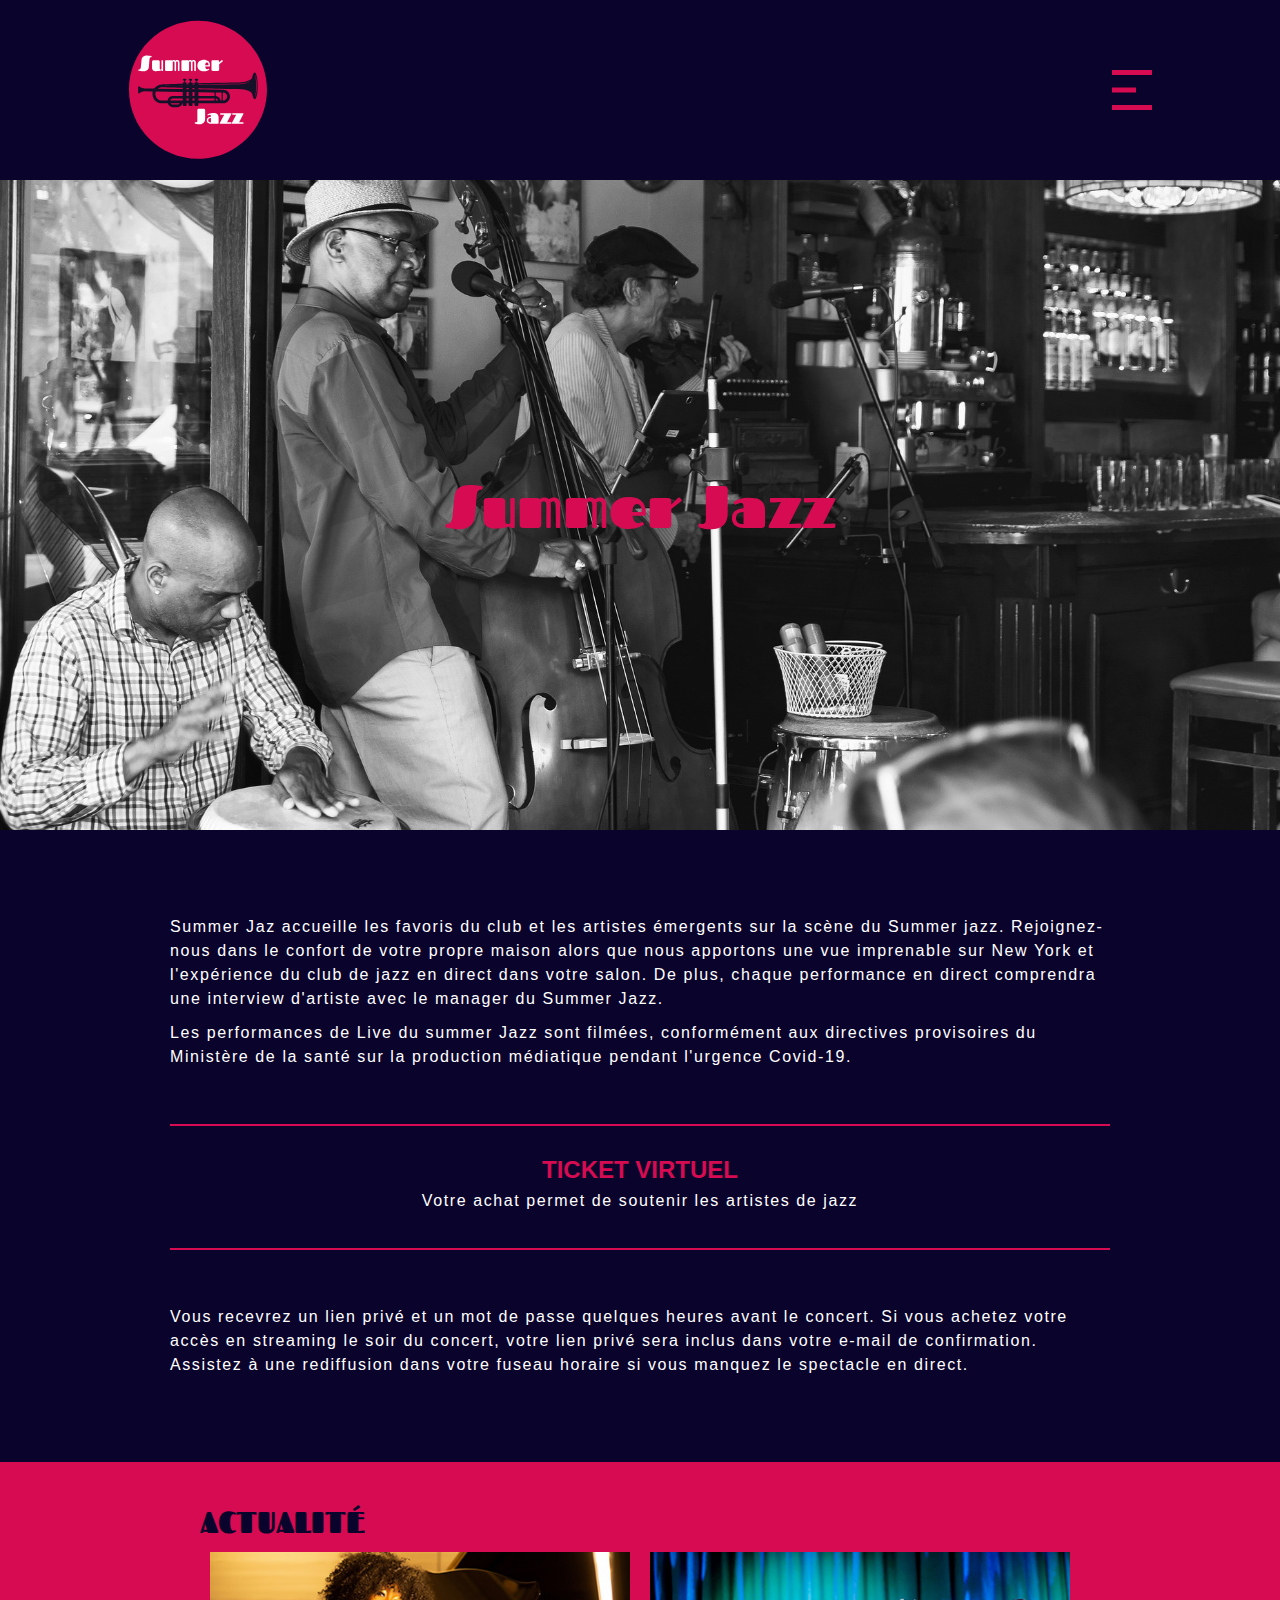
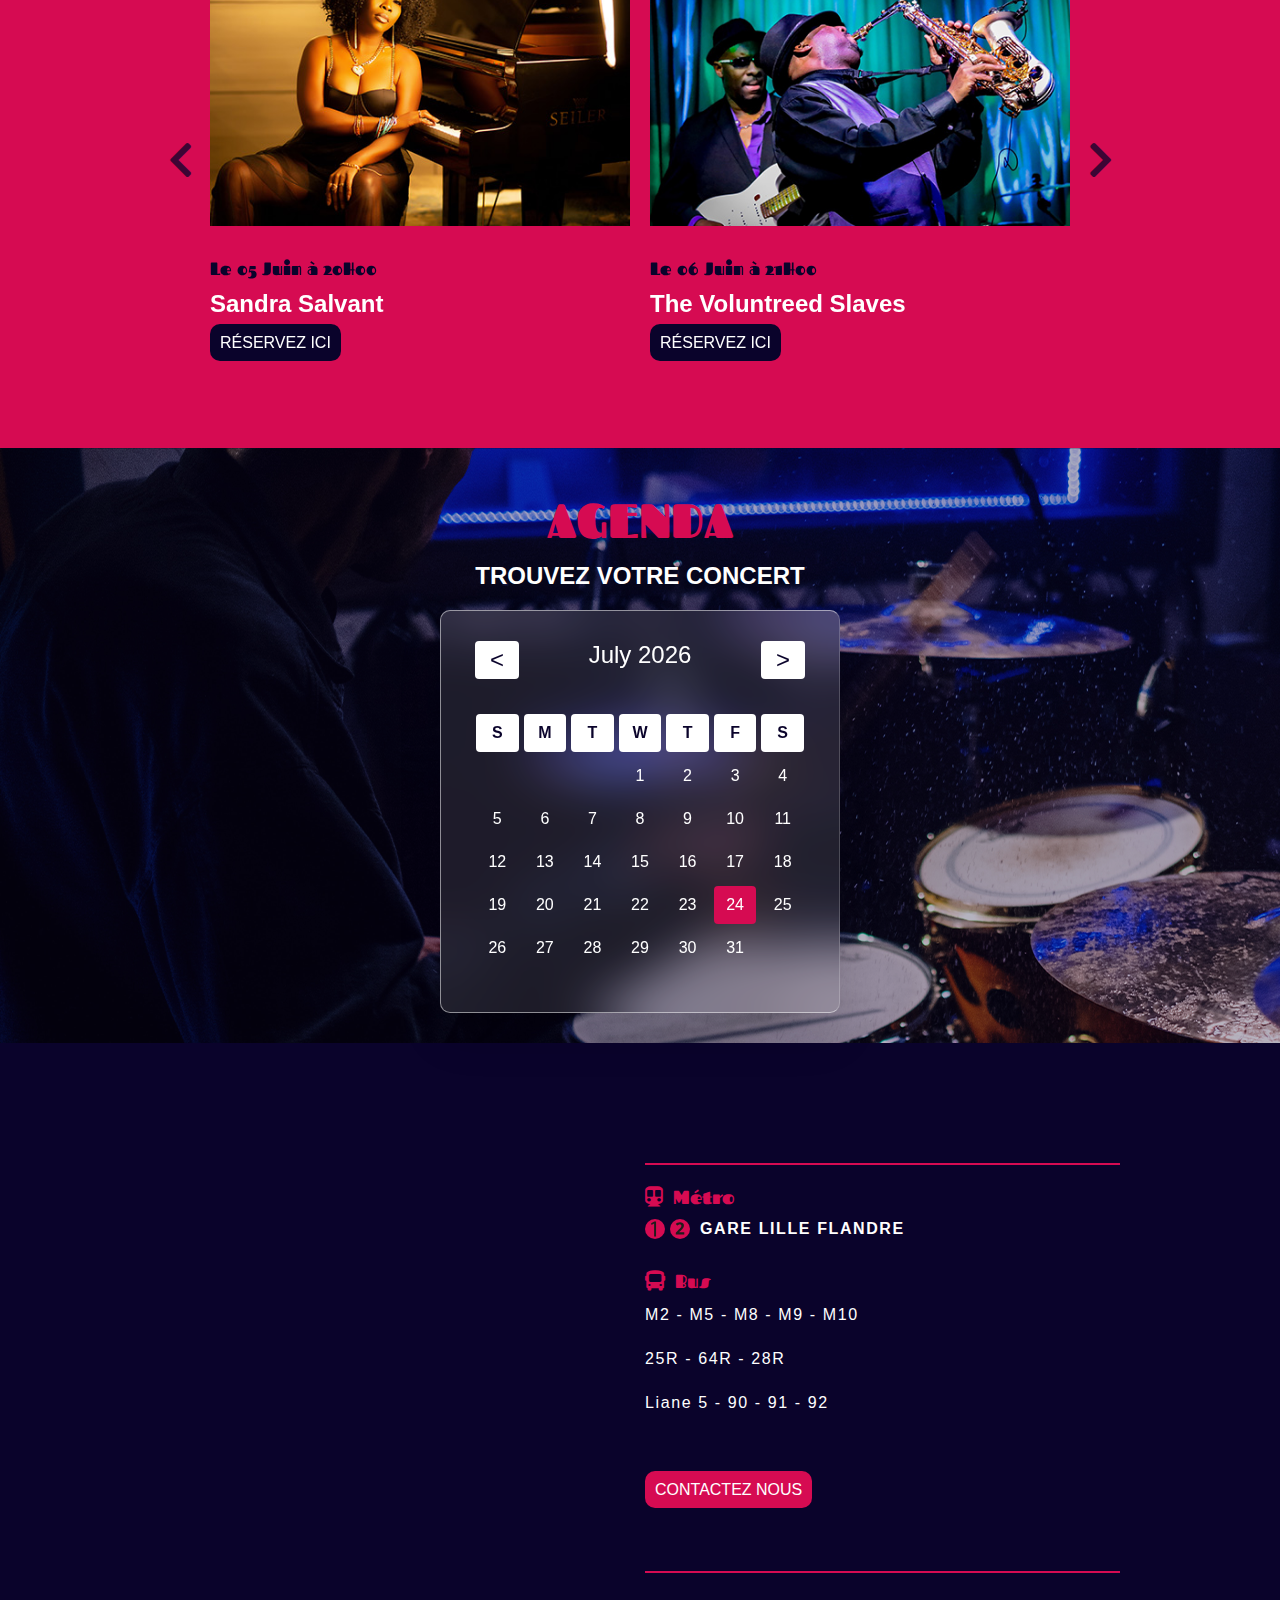
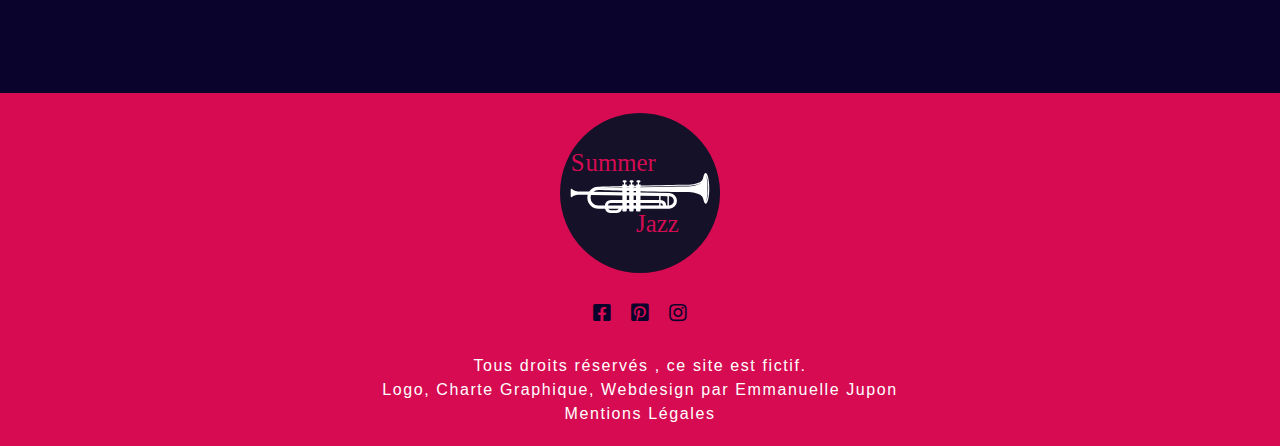
==== index.html @ 9e5901f9 "first commit" ====
<!DOCTYPE html>
<html lang="fr">
	<head>
		<meta charset="UTF-8">
		<title>Summer Jazz</title>
		<meta name="description" content="Site du club de jazz Summer Jazz proposant des concert en ligne ">

			<!--    FAVICON------------------------------->
			<link rel="shortcut icon" type="image/logo-icon" href="img/">
			<link rel="icon" type="image/png" href="img/favicon.png">
			<link rel="apple-touch-icon" href="img/apple-touch-icon-180x180.png">
			
			<!--------------FONT-------------------------->
			<link rel="preconnect" href="https://fonts.gstatic.com">
            <link href="https://fonts.googleapis.com/css2?family=Fascinate&display=swap" rel="stylesheet">
            
            <!---------SLIDE----------------------->
            <link rel="stylesheet" type="text/css" href="js/slick-1.8.1/slick/slick.css"/>
            <link rel="stylesheet" type="text/css" href="js/slick-1.8.1/slick/slick-theme.css"/>
			
			<!-----FONTAWESOME--------------------->
			<link rel="stylesheet" href="https://use.fontawesome.com/releases/v5.15.1/css/all.css">

			<!--    RESPONSIVE EDGE----------------->
			<meta content="IE=edge" http-equiv=X-UA-compatible> 

			<!-- RESPONSIVE -->
			<meta name="viewport" content="width=devide-width, initial-scale=1, user-scalable=no">
			
			<!--    CALENDAR----------------->
			<link rel="stylesheet" href="css/dycalendar.css">

			<!--	CSS----------------------------------->
			<link rel="stylesheet" href="css/styles.css">


			<!-- META OPEN GRAPH -->
			<meta property="og:locale" content="fr_FR" />
			<meta property="og:type" content="Site du club de jazz Summer Jazz proposant des concert en lignee" />
			<meta property="og:title" content="Summer Jazz" />
			<meta property="og:description" content="Site du club de jazz Summer Jazz proposant des concert en ligne"/>
			<meta property="og:url" content="https://www.jemma-design.fr/summer-jazz" />
			<meta property="og:site_name" content="Jemma Design - Summer Jazz" />
			<meta property="og:image" content="https://www.jemma-design.fr/img/logo.svg" />
			<!-- FIN META OPEN GRAPH -->

			<!-- Global site tag (gtag.js) - Google Analytics -->
			<script async src="https://www.googletagmanager.com/gtag/js?id=G-WKVBTF4VE1"></script>
			<script>
			  window.dataLayer = window.dataLayer || [];
			  function gtag(){dataLayer.push(arguments);}
			  gtag('js', new Date());
			  gtag('config', 'G-WKVBTF4VE1');
			</script>
	</head>
	
	
	<body>
	
<!--	NAVBAR------------------------------------------------->

<div class="nav">
    
    <div class="container">
        <div class="row">
            <a href="">
                <img src="img/Logo-red.svg" alt="">
            </a>
        </div>
    </div>

    <div class="nav-container">
        <div class="button_container" id="toggle">
            <span></span>
        </div>
        
        <div class="overlay" id="overlay">
            <nav class="overlay-menu">
                <ul>
                    <li><a href="#accueil" class="scrollto">Accueil</a></li>
                    <li><a href="#billetterie" class="scrollto">Billetterie</a></li>
                    <li><a href="#actualite" class="scrollto">Actualité</a></li>
                    <li><a href="#agenda" class="scrollto">Agenda</a></li>
                    <li><a href="#map" class="scrollto">Map</a></li>
                </ul>
            </nav>
        </div>
    </div>
    
</div>
 
			
<!---------------------------------HEADER--------------------------------------->
		
    <header id="accueil">
        <h1>Summer Jazz</h1>
<!--
        <audio
        controls
        autoplay
        src="audio/ytmp3free.cc_ella-fitzgerald-louis-armstrong-summertime-youtubemp3free.org.mp3">
            Your browser does not support the
            <code>audio</code> element.
        </audio>
-->
    </header>
		
<!----------------------------SECTION BILLETTERIE------------------------------->
		
    <section class="billetterie center" id="billetterie">
            <p>Summer Jaz accueille les favoris du club et les artistes émergents sur la scène du Summer jazz. Rejoignez-nous dans le confort de votre propre maison alors que nous apportons une vue imprenable sur New York et l'expérience du club de jazz en direct dans votre salon. De plus, chaque performance en direct comprendra une interview d'artiste avec le manager du Summer Jazz.</p>
            <p>Les performances de Live du summer Jazz sont filmées, conformément aux directives provisoires du Ministère de la santé sur la production médiatique pendant l'urgence Covid-19.</p>
            
            <div class="resa">
                <a href="#" target="_blank">Ticket virtuel</a>
                <p>Votre achat permet de soutenir les artistes de jazz</p>
            </div>
            
            <p>Vous recevrez un lien privé et un mot de passe quelques heures avant le concert. Si vous achetez votre accès en streaming le soir du concert, votre lien privé sera inclus dans votre e-mail de confirmation. Assistez à une rediffusion dans votre fuseau horaire si vous manquez le spectacle en direct.</p>
    </section>
		
		<!---------------------------------SECTION ACTUALITE--------------------------------------->
		
<section class="actualite" id="actualite">
		<div class="contain center">
			<h2>Actualité</h2>
			
				<div class="slide">
					<article class="salvant">
                        <img src="img/salvat.jpg" alt="aperçu de la chanteuse Sandra Salvant">
                        <div class="texte">
                            <h4>Le 05 Juin à 20H00</h4>
                            <h3>Sandra Salvant</h3>
                            <a href="#">Réservez ici</a>
                        </div>
					</article>
                
                    <article class="voluntreed">
                        <img src="img/voluntreed.jpeg" alt="aperçu du groupe de jazz The VoluntreedSlaves">
                        <div class="texte">
                            <h4>Le 06 Juin à 21H00</h4>
                            <h3>The Voluntreed Slaves</h3>
                            <a href="#">Réservez ici</a>
                        </div>
					</article>
               
                    <article class="hamasy">
                        <img src="img/hamasy.jpg" alt="aperçu du pianiste et chanteur de jazz Tigran Hamasy">
                        <div class="texte">
                            <h4>Le 12 Juin à 21H00</h4>
                            <h3>Tigran Hamasy</h3>
                            <a href="#">Réservez ici</a>
                        </div>
					</article>
                </div>
		</div>      
    </section>		
		
<!-------------------------------SECTION AGENDA---------------------------------->
		
		<section class="agenda" id="agenda">
			<div class="date center">
				<h2>Agenda</h2>
				<h3>Trouvez votre concert</h3>
			</div>
			<div class="box">
			    <div class="container">
			        <div id="dycalendar"></div>   
			    </div>
			</div>
		</section>
		
<!--------------------------------------MAP----------------------------------->
		
		<section class="map center" id="map">
                <iframe src="https://www.google.com/maps/embed?pb=!1m18!1m12!1m3!1d2530.4905900099366!2d3.067754316019903!3d50.636579379501484!2m3!1f0!2f0!3f0!3m2!1i1024!2i768!4f13.1!3m3!1m2!1s0x47c2d58bd35d633b%3A0x2dd8c0c3f5f43032!2sLille%20Flandres!5e0!3m2!1sfr!2sfr!4v1620741021550!5m2!1sfr!2sfr" width="600" height="450" style="border:0;" allowfullscreen="" loading="lazy"></iframe>
                
                <div class="texte">
                   <div class="metro">
                        <div class="icone">
                            <i class="fas fa-subway"></i>
                            <h3>Métro</h3>
                        </div>
                        <div class="explain">
                            <img src="img/selct1.svg" alt="bulle de selection trame rouge framboise et bleu">
                            <img src="img/selct2.svg" alt="bulle de selection trame rouge framboise et bleu">
                            <p>Gare Lille Flandre</p>
                        </div>
                   </div>
                   
                   <div class="bus">
                        <div class="icone">
                            <i class="fas fa-bus"></i>
                            <h3>Bus</h3>
                        </div>
                        <div class="explain">
                            <p>M2 - M5 - M8 - M9 - M10</p>
                            <p>25R - 64R - 28R</p>
                            <p>Liane 5 - 90 - 91 - 92</p>
                        </div>
                   </div>
                   
                   <a href="mailto:summer-jazz@gmail.com">Contactez Nous</a>
                   
                </div> 
		</section>
		
<!------------------------------------FOOTER----------------------------------->
		
		<footer>
            <img src="img/logo-blue.svg" alt="Logo du club de jazz summer jazz bleu nuit">
        	<ul class="sociaux">
                <li><a href="https://fr-fr.facebook.com/"><i class="fab fa-facebook-square"></i></a></li>
                <li><a href="https://www.pinterest.fr/"><i class="fab fa-pinterest-square"></i></a></li>
                <li><a href="https://www.instagram.com/?hl=fr"><i class="fab fa-instagram"></i></a></li>
            </ul>
            <div class="texte">
				<p>Tous droits réservés , ce site est fictif. <br>Logo, Charte Graphique, Webdesign par <a href="https://www.jemma-design.fr/">Emmanuelle Jupon</a></p>
				<p><a href="mentions-legales.html">Mentions Légales</a></p>
            </div>
		</footer>
			
			
		
    <!--    SCROLLTOP-->
    	<a href="#" id=scrolltop><img src="img/scroll-top.svg" alt=""></a>
		
		<!------------------JQUERY------------------------------->
		<script src="https://ajax.googleapis.com/ajax/libs/jquery/3.5.1/jquery.min.js"></script>
		
		<!------------------MENU------------------------------->
		<script src="js/menu.js"></script>
    
        <!-------------------SLIDE ------------------------------>
		<script type="text/javascript" src="js/slick-1.8.1/slick/slick.min.js"></script>
		<script src="js/slide.js"></script>
		
        <!-------------------SCROLLTO-SCROLLTOP------------------->
		<script src="js/scrollto-scrolltop.js"></script>
		
		<!-------------------CALENDAR------------------->
		<script src="js/dycalendar.js"></script>
		<script>
        dycalendar.draw({
            target: '#dycalendar',
            type: 'month',
            dayformat: 'full',
            monthformath: 'full',
            highlighttargetdate: true,
            prevnextbutton: 'show'
            
        })
        </script>
		
		

	</body>
</html>
---- css/dycalendar.css ----
/*!
 * dyCalendar is a JavaScript library for creating Calendar.
 *
 * Author: Yusuf Shakeel
 * https://github.com/yusufshakeel
 *
 * GitHub Link: https://github.com/yusufshakeel/dyCalendarJS
 *
 * MIT license
 * Copyright (c) 2016 Yusuf Shakeel
 *
 * Date: 2014-08-17 sunday
 */

.dycalendar-container {
    display: inline-block;
    border : 1px solid #eee;
}

.dycalendar-container.round-edge {
    border-radius: 5%;
    -o-border-radius: 5%;
    -moz-border-radius: 5%;
    -webkit-border-radius: 5%;
}



/*================================== DAY CALENDAR ========================*/
/*
 * day calendar style
 *-------------------------------------------------*/
.dycalendar-day-container {
    padding : 10px;
    text-align : center;
    font-family : Arial;
}

.dycalendar-day-container div{
    padding : 0;
    margin-bottom : 10px;
}

.dycalendar-day-container .dycalendar-span-day {
    font-size : 110%;
}

.dycalendar-day-container .dycalendar-span-date {
    font-size : 250%;
}

.dycalendar-day-container .dycalendar-span-month-year {
    font-size : 90%
}

/*================================== DAY CALENDAR ENDS HERE ===============*/



/*================================== MONTH CALENDAR DEFAULT ========================*/

/*
 * month calendar style
 *-------------------------------------------------*/
.dycalendar-month-container {
    padding : 10px;
    text-align : center;
    font-family : Arial;
}

.dycalendar-month-container div{
    padding : 0;
    margin-bottom : 10px;
}

.dycalendar-month-container .dycalendar-header {
    position : relative;
}

.dycalendar-month-container .dycalendar-header .dycalendar-prev-next-btn {
    position : absolute;
    top : 0;
    cursor : pointer;
}

.dycalendar-month-container .dycalendar-header .dycalendar-prev-next-btn.prev-btn {
    left : 0;
}

.dycalendar-month-container .dycalendar-header .dycalendar-prev-next-btn.next-btn {
    right : 0;
}

.dycalendar-month-container .dycalendar-span-month-year {
    margin : 5px;
    cursor : pointer;
}

.dycalendar-month-container .dycalendar-body table tr td {
    padding : 5px;
}

.dycalendar-month-container .dycalendar-today-date,
.dycalendar-month-container .dycalendar-target-date {
    background-color: #111;
    color : #fff;
    border-radius: 2px;
}

/*================================== MONTH CALENDAR ENS HERE ===============*/



/*================================== DYCALENDAR SKIN =======================*/

/*
 * calendar skin  (default skin)
 *-------------------------------------------------*/
.dycalendar-container.gradient {
    background: #fff;
    background: linear-gradient(#fff, #d3d3d3);
    background: -o-linear-gradient(#fff, #d3d3d3);
    background: -moz-linear-gradient(#fff, #d3d3d3);
    background: -webkit-linear-gradient(#fff, #d3d3d3);
}

/*
 * calendar skin  (skin-black)
 *-------------------------------------------------*/
.dycalendar-container.skin-black {
    color : #fff;
    background-color: #111;
    border : 0;
}

.dycalendar-container.skin-black.gradient {
    background: #111;
    background: linear-gradient(#555, #111);
    background: -o-linear-gradient(#555, #111);
    background: -moz-linear-gradient(#555, #111);
    background: -webkit-linear-gradient(#555, #111);
}

.dycalendar-container.skin-black .dycalendar-today-date,
.dycalendar-container.skin-black .dycalendar-target-date {
    background-color: #fff;
    color : #111;
    border-radius: 2px;
}

/*
 * calendar skin  (skin-blue)
 *-------------------------------------------------*/
.dycalendar-container.skin-blue {
    color : #fff;
    background-color: #3c99d3;
    border : 0;
}

.dycalendar-container.skin-blue.gradient {
    background: #3c99d3;
    background: linear-gradient(#5ebbf5, #3c99d3);
    background: -o-linear-gradient(#5ebbf5, #3c99d3);
    background: -moz-linear-gradient(#5ebbf5, #3c99d3);
    background: -webkit-linear-gradient(#5ebbf5, #3c99d3);
}

.dycalendar-container.skin-blue .dycalendar-today-date,
.dycalendar-container.skin-blue .dycalendar-target-date {
    background-color: #fff;
    color : #3c99d3;
    border-radius: 2px;
}

/*
 * calendar skin  (skin-green)
 *-------------------------------------------------*/
.dycalendar-container.skin-green {
    color : #fff;
    background-color: #2bb063;
    border : 0;
}

.dycalendar-container.skin-green.gradient {
    background: #2bb063;
    background: linear-gradient(#3dd175, #2bb063);
    background: -o-linear-gradient(#3dd175, #2bb063);
    background: -moz-linear-gradient(#3dd175, #2bb063);
    background: -webkit-linear-gradient(#3dd175, #2bb063);
}

.dycalendar-container.skin-green .dycalendar-today-date,
.dycalendar-container.skin-green .dycalendar-target-date {
    background-color: #fff;
    color : #2bb063;
    border-radius: 2px;
}

/*
 * calendar skin  (skin-purple)
 *-------------------------------------------------*/
.dycalendar-container.skin-purple {
    color : #fff;
    background-color: #975ea4;
    border : 0;
}

.dycalendar-container.skin-purple.gradient {
    background: #975ea4;
    background: linear-gradient(#ca82d7, #975ea4);
    background: -o-linear-gradient(#ca82d7, #975ea4);
    background: -moz-linear-gradient(#ca82d7, #975ea4);
    background: -webkit-linear-gradient(#ca82d7, #975ea4);
}

.dycalendar-container.skin-purple .dycalendar-today-date,
.dycalendar-container.skin-purple .dycalendar-target-date {
    background-color: #fff;
    color : #975ea4;
    border-radius: 2px;
}

/*
 * calendar skin  (skin-red)
 *-------------------------------------------------*/
.dycalendar-container.skin-red {
    color : #fff;
    background-color: #e94d40;
    border : 0;
}

.dycalendar-container.skin-red.gradient {
    background: #e94d40;
    background: linear-gradient(#fb6f62, #e94d40);
    background: -o-linear-gradient(#fb6f62, #e94d40);
    background: -moz-linear-gradient(#fb6f62, #e94d40);
    background: -webkit-linear-gradient(#fb6f62, #e94d40);
}

.dycalendar-container.skin-red .dycalendar-today-date,
.dycalendar-container.skin-red .dycalendar-target-date {
    background-color: #fff;
    color : #e94d40;
    border-radius: 2px;
}

/*
 * calendar skin  (skin-spacegray)
 *-------------------------------------------------*/
.dycalendar-container.skin-spacegray {
    color : #fff;
    background-color: #343d46;
    border : 0;
}

.dycalendar-container.skin-spacegray.gradient {
    background: #343d46;
    background: linear-gradient(#454e57, #343d46);
    background: -o-linear-gradient(#454e57, #343d46);
    background: -moz-linear-gradient(#454e57, #343d46);
    background: -webkit-linear-gradient(#454e57, #343d46);
}

.dycalendar-container.skin-spacegray .dycalendar-today-date,
.dycalendar-container.skin-spacegray .dycalendar-target-date {
    background-color: #fff;
    color : #343d46;
    border-radius: 2px;
}

/*================================== DYCALENDAR SKIN ENDS HERE =============*/


/*================================== DYCALENDAR SHADOW =====================*/
/*
 * calendar shadow  (shadow-default)
 *-------------------------------------------------*/
 .dycalendar-container.shadow-default {
     -o-box-shadow: 0 4px 4px 0 rgba(50, 50, 50, 0.4);
     -moz-box-shadow: 0 4px 4px 0 rgba(50, 50, 50, 0.4);
     -webkit-box-shadow: 0 4px 4px 0 rgba(50, 50, 50, 0.4);
     box-shadow: 0 4px 4px 0 rgba(50, 50, 50, 0.4);
 }

 /*
  * calendar shadow  (shadow-black)
  *-------------------------------------------------*/
.dycalendar-container.shadow-black {
    -o-box-shadow: 0 4px 4px 0 rgba(0, 0, 0, 0.4);
    -moz-box-shadow: 0 4px 4px 0 rgba(0, 0, 0, 0.4);
    -webkit-box-shadow: 0 4px 4px 0 rgba(0, 0, 0, 0.4);
    box-shadow: 0 4px 4px 0 rgba(0, 0, 0, 0.4);
}

/*
 * calendar shadow  (shadow-blue)
 *-------------------------------------------------*/
.dycalendar-container.shadow-blue {
   -o-box-shadow: 0 4px 4px 0 rgba(60, 153, 211, 0.4);
   -moz-box-shadow: 0 4px 4px 0 rgba(60, 153, 211, 0.4);
   -webkit-box-shadow: 0 4px 4px 0 rgba(60, 153, 211, 0.4);
   box-shadow: 0 4px 4px 0 rgba(60, 153, 211, 0.4);
}

/*
 * calendar shadow  (shadow-green)
 *-------------------------------------------------*/
.dycalendar-container.shadow-green {
   -o-box-shadow: 0 4px 4px 0 rgba(43, 176, 99, 0.4);
   -moz-box-shadow: 0 4px 4px 0 rgba(43, 176, 99, 0.4);
   -webkit-box-shadow: 0 4px 4px 0 rgba(43, 176, 99, 0.4);
   box-shadow: 0 4px 4px 0 rgba(43, 176, 99, 0.4);
}

/*
 * calendar shadow  (shadow-purple)
 *-------------------------------------------------*/
.dycalendar-container.shadow-purple {
   -o-box-shadow: 0 4px 4px 0 rgba(151, 94, 164, 0.4);
   -moz-box-shadow: 0 4px 4px 0 rgba(151, 94, 164, 0.4);
   -webkit-box-shadow: 0 4px 4px 0 rgba(151, 94, 164, 0.4);
   box-shadow: 0 4px 4px 0 rgba(151, 94, 164, 0.4);
}

/*
 * calendar shadow  (shadow-red)
 *-------------------------------------------------*/
.dycalendar-container.shadow-red {
   -o-box-shadow: 0 4px 4px 0 rgba(233, 77, 64, 0.4);
   -moz-box-shadow: 0 4px 4px 0 rgba(233, 77, 64, 0.4);
   -webkit-box-shadow: 0 4px 4px 0 rgba(233, 77, 64, 0.4);
   box-shadow: 0 4px 4px 0 rgba(233, 77, 64, 0.4);
}

/*
 * calendar shadow  (shadow-spacegray)
 *-------------------------------------------------*/
.dycalendar-container.shadow-spacegray {
   -o-box-shadow: 0 4px 4px 0 rgba(52, 61, 70, 1);
   -moz-box-shadow: 0 4px 4px 0 rgba(52, 61, 70, 1);
   -webkit-box-shadow: 0 4px 4px 0 rgba(52, 61, 70, 1);
   box-shadow: 0 4px 4px 0 rgba(52, 61, 70, 1);
}

/*================================== DYCALENDAR SHADOW ENDS HERE ===========*/
---- css/styles.css ----
/* Generated by less 3.11.1 */
/*----- VARIABLES-----*/
/*FONT FAMILY*/
@font-face {
  font-family: 'OpenSans';
  src: url(../fonts/OpenSans-Regular.ttf);
}
/*----- RESET -----*/
* {
  margin: 0;
  padding: 0;
  box-sizing: border-box;
}
a {
  text-decoration: none;
}
img {
  display: block;
}
body {
  background-color: #0a032b;
  font-family: "OpenSans", sans-serif;
  scroll-behavior: smooth;
}
/*----- RECURRENTS -----*/
@-webkit-keyframes fadeInRight {
  0% {
    opacity: 0;
    left: 20%;
  }
  100% {
    opacity: 1;
    left: 0;
  }
}
@keyframes fadeInRight {
  0% {
    opacity: 0;
    left: 20%;
  }
  100% {
    opacity: 1;
    left: 0;
  }
}
.center {
  max-width: 960px;
  margin: 0 auto;
}
h1 {
  color: #d60b52;
  font-size: 60px;
  font-family: "fascinate";
}
h2 {
  font-family: 'fascinate';
  font-size: 30px;
  text-transform: uppercase;
}
p {
  color: white;
  letter-spacing: 0.1rem;
  line-height: 1.5;
}
/*NAVBAR*/
.nav .container .row a {
  margin-left: calc(10% - 20px);
  /* 20px = la valeur du padding mis sur le a*/
  display: block;
  height: 180px;
  max-width: 180px;
  padding: 20px;
}
.nav .container .row a img {
  max-width: 100%;
  height: auto;
  overflow: hidden;
}
.nav .nav-container .button_container#toggle {
  position: fixed;
  z-index: 9999;
  top: 70px;
  right: 10%;
  height: 40px;
  width: 40px;
  cursor: pointer;
  -webkit-transition: opacity 0.25s ease;
  transition: opacity 0.25s ease;
}
.nav .nav-container .button_container#toggle span {
  height: 5px;
  width: 60%;
  background: #d60b52;
  position: absolute;
  top: 50%;
  transform: translateY(-50%);
  display: block;
  -webkit-transition: all 0.35s ease;
  transition: all 0.35s ease;
}
.nav .nav-container .button_container#toggle:before,
.nav .nav-container .button_container#toggle:after {
  content: '';
  position: absolute;
  background: #d60b52;
  width: 100%;
  height: 5px;
  display: block;
  -webkit-transition: all 0.35s ease;
  transition: all 0.35s ease;
}
.nav .nav-container .button_container#toggle:before {
  transform-origin: right;
  top: 0;
  right: 0;
}
.nav .nav-container .button_container#toggle:after {
  transform-origin: right;
  bottom: 0;
  right: 0;
}
.nav .nav-container .button_container#toggle.active span {
  background: transparent;
}
.nav .nav-container .button_container#toggle.active:before,
.nav .nav-container .button_container#toggle.active:after {
  background: white;
}
.nav .nav-container .button_container#toggle.active:before {
  transform: rotate(-45deg);
  width: 120%;
  top: 0;
  right: 0;
}
.nav .nav-container .button_container#toggle.active:after {
  transform: rotate(45deg);
  width: 120%;
  bottom: 0;
  right: 0;
}
.nav .nav-container .overlay#overlay {
  position: fixed;
  z-index: 999;
  top: 0;
  left: 0;
  width: 100%;
  padding: 30px 0;
  transform: translateY(-100%);
  background: #d60b52;
  overflow: hidden;
  -webkit-transition: all 0.35s ease-in-out;
  transition: all 0.35s ease-in-out;
}
.nav .nav-container .overlay#overlay nav.overlay-menu ul {
  list-style: none;
}
.nav .nav-container .overlay#overlay nav.overlay-menu ul li {
  display: block;
  text-align: center;
  padding: 20px 0;
}
.nav .nav-container .overlay#overlay nav.overlay-menu ul li a {
  display: inline-block;
  color: white;
  font-size: 30px;
  text-transform: uppercase;
  position: relative;
  opacity: 0;
}
.nav .nav-container .overlay#overlay nav.overlay-menu ul li a:after {
  position: absolute;
  content: '';
  width: 100%;
  bottom: -4px;
  left: 0;
  height: 2px;
  background: #FFF;
  transform-origin: center;
  transform: scale(0);
  transition: all 0.5s;
}
.nav .nav-container .overlay#overlay nav.overlay-menu ul li a:hover:after {
  transform: scale(1);
}
.nav .nav-container .overlay#overlay.open {
  transform: translateY(0);
}
.nav .nav-container .overlay#overlay.open nav.overlay-menu ul li:nth-of-type(2) a {
  -webkit-animation-delay: 0.05s;
  animation-delay: 0.05s;
}
.nav .nav-container .overlay#overlay.open nav.overlay-menu ul li:nth-of-type(3) a {
  -webkit-animation-delay: 0.1s;
  animation-delay: 0.1s;
}
.nav .nav-container .overlay#overlay.open nav.overlay-menu ul li:nth-of-type(4) a {
  -webkit-animation-delay: 0.15s;
  animation-delay: 0.15s;
}
.nav .nav-container .overlay#overlay.open nav.overlay-menu ul li:nth-of-type(5) a {
  -webkit-animation-delay: 0.2s;
  animation-delay: 0.2s;
}
.nav .nav-container .overlay#overlay.open nav.overlay-menu ul li a {
  animation: fadeInRight 1s ease-in-out forwards;
}
/*---------HEADER---------*/
header {
  background-image: url(../img/bg-header.jpeg);
  background-size: cover;
  height: 650px;
  display: flex;
  justify-content: center;
  align-items: center;
}
/*---------SECTION BILLETTERIE---------*/
.billetterie {
  padding: 80px 10px;
}
.billetterie p {
  padding: 5px 0;
}
.billetterie .resa {
  text-align: center;
  padding: 30px 0;
  margin: 50px 0;
  border-top: solid 2px #d60b52;
  border-top-width: 100%;
  border-bottom: solid 2px #d60b52;
  border-bottom-width: 100%;
}
.billetterie .resa a {
  color: #d60b52;
  font-size: 24px;
  font-weight: bold;
  text-transform: uppercase;
  text-align: center;
  position: relative;
  animation: fadeIn linear 5s;
}
@keyframes fadeIn {
  0% {
    opacity: 0;
  }
  100% {
    opacity: 1;
  }
}
/*---------SECTION ACTUALITE---------*/
.actualite {
  background-color: #d60b52;
  padding: 40px 0 70px 0;
}
.actualite .contain h2 {
  font-family: 'fascinate';
  padding: 0 40px;
  text-transform: uppercase;
  color: #0a032b;
}
.actualite .contain .slide {
  padding: 0 40px;
}
.actualite .contain .slide article {
  padding: 10px;
}
.actualite .contain .slide article img {
  width: 100%;
}
.actualite .contain .slide article .texte {
  padding-bottom: 10px;
}
.actualite .contain .slide article .texte h4 {
  font-family: 'fascinate';
  font-size: 18px;
  padding-top: 30px;
  color: #0a032b;
}
.actualite .contain .slide article .texte h3 {
  font-size: 24px;
  color: white;
  padding: 10px 0;
}
.actualite .contain .slide article .texte a {
  background-color: #0a032b;
  color: white;
  padding: 10px 10px;
  text-align: center;
  line-height: 30px;
  text-transform: uppercase;
  border-radius: 10px;
  transition: all 0.5s;
}
.actualite .contain .slide article .texte a:hover {
  transform: translateX(5px);
  color: #d60b52;
  background-color: white;
}
/*SLIDER*/
.slick-prev {
  height: 40px;
  width: 40px;
  left: 0px;
}
.slick-prev:before {
  content: '\f053';
  font-family: "Font Awesome 5 Free";
  font-weight: bold;
  color: #0a032b;
  font-size: 40px;
}
.slick-next {
  height: 40px;
  width: 40px;
  right: 0px;
}
.slick-next:before {
  content: '\f054';
  font-family: "Font Awesome 5 Free";
  font-weight: bold;
  color: #0a032b;
  font-size: 40px;
}
/*AGENDA*/
.agenda {
  background-image: url(../img/bg-cal.png);
  padding: 30px 0;
}
.agenda .date {
  padding: 10px 0;
}
.agenda .date h2 {
  color: #d60b52;
  text-align: center;
  font-size: 48px;
}
.agenda .date h3 {
  text-transform: uppercase;
  color: white;
  font-size: 24px;
  padding: 10px 0;
  text-align: center;
}
.agenda .box {
  position: relative;
  z-index: 99;
  display: flex;
  justify-content: center;
}
.agenda .box .container {
  position: relative;
  width: 400px;
  min-height: 400px;
  background: rgba(255, 255, 255, 0.1);
  box-shadow: 0 25px 45px rgba(0, 0, 0, 0.1);
  border: 1px solid rgba(255, 255, 255, 0.5);
  border-right: 1px solid rgba(255, 255, 255, 0.2);
  backdrop-filter: blur(25px);
  opacity: 1.5;
  border-radius: 10px;
  display: flex;
  justify-content: center;
  align-items: center;
}
.agenda .box .container #dycalendar {
  width: 100%;
  padding: 20px;
}
.agenda .box .container #dycalendar table {
  width: 100%;
  margin-top: 40px;
  border-spacing: 5px;
}
.agenda .box .container #dycalendar table tr:nth-child(1) td {
  background: white;
  color: #0a032b;
  border-radius: 4px;
  font-weight: bold;
}
.agenda .box .container #dycalendar table td {
  color: white;
  padding: 10px;
  cursor: pointer;
  border-radius: 4px;
}
.agenda .box .container #dycalendar table td:hover {
  background-color: #d60b52;
  color: #0a032b;
}
.agenda .box .container .dycalendar-month-container .dycalendar-today-date,
.agenda .box .container .dycalendar-month-container .dycalendar-target-date {
  background-color: #d60b52;
  color: #0a032b;
}
.agenda .box .container .dycalendar-month-container .dycalendar-header .dycalendar-prev-next-btn.prev-btn {
  background: white;
  color: #0a032b;
  width: 44px;
  height: 38px;
  left: 4px;
  border-radius: 4px;
  display: flex;
  justify-content: center;
  align-items: center;
  font-size: 24px;
}
.agenda .box .container .dycalendar-month-container .dycalendar-header .dycalendar-prev-next-btn.next-btn {
  background: white;
  color: #0a032b;
  width: 44px;
  height: 38px;
  right: 4px;
  border-radius: 4px;
  display: flex;
  justify-content: center;
  align-items: center;
  font-size: 24px;
}
.agenda .box .container .dycalendar-month-container .dycalendar-span-month-year {
  color: white;
  font-size: 1.5em;
  font-weight: 500;
}
/*MAP*/
.map {
  display: flex;
  justify-content: space-between;
  flex-wrap: wrap;
  padding: 100px 0;
}
.map iframe {
  padding: 20px;
  width: calc(50% - 5px);
}
.map .texte {
  margin: 20px 0;
  width: calc(50% - 5px);
  border-top: 2px solid #d60b52;
  border-top-width: 100%;
  border-bottom: 2px solid #d60b52;
  border-bottom-width: 100%;
}
.map .texte .metro .icone {
  display: flex;
  justify-content: left;
  align-items: baseline;
  padding-top: 20px;
}
.map .texte .metro .icone i {
  color: #d60b52;
  font-size: 20px;
}
.map .texte .metro .icone h3 {
  color: #d60b52;
  font-family: 'fascinate';
  margin-left: 10px;
}
.map .texte .metro .explain {
  display: flex;
  align-items: center;
}
.map .texte .metro .explain img {
  width: 20px;
  margin: 10px 5px 10px 0;
}
.map .texte .metro .explain p {
  font-size: 16px;
  font-weight: bold;
  text-transform: uppercase;
  margin-left: 5px;
}
.map .texte .bus .icone {
  display: flex;
  justify-content: left;
  align-items: baseline;
  padding-top: 20px;
}
.map .texte .bus .icone i {
  color: #d60b52;
  font-size: 20px;
}
.map .texte .bus .icone h3 {
  color: #d60b52;
  font-family: 'fascinate';
  margin-left: 10px;
}
.map .texte .bus .explain {
  padding-bottom: 50px;
}
.map .texte .bus .explain p {
  padding: 10px 0;
}
.map .texte a {
  background-color: #d60b52;
  color: white;
  padding: 10px 10px;
  text-align: center;
  line-height: 30px;
  text-transform: uppercase;
  border-radius: 10px;
  transition: all 0.5s;
}
.map .texte a:hover {
  transform: translateX(5px);
  color: #d60b52;
  background-color: white;
}
/*FOOTER*/
footer {
  background-color: #d60b52;
  display: flex;
  justify-content: center;
  align-items: center;
  flex-direction: column;
}
footer img {
  overflow: hidden;
  max-width: 180px;
  padding: 10px;
  margin: 10px 0;
}
footer ul {
  font-size: 0px;
  list-style-type: none;
}
footer ul li {
  font-size: 16px;
  display: inline-block;
  margin: 10px;
}
footer ul li a i {
  color: #0a032b;
  font-size: 20px;
}
footer .texte {
  text-align: center;
  padding: 20px 0;
}
footer .texte a {
  color: white;
  transition: all 0.5s;
}
footer .texte a:hover {
  color: #0a032b;
}
/*MENTIONS LEGALES*/
.mentions h2 {
  color: #d60b52;
  padding: 10px 0;
}
.mentions section {
  padding: 20px 0;
}
.mentions section:nth-of-type(even) {
  background-color: #d60b52;
}
.mentions section:nth-of-type(even) h3 {
  color: #0a032b;
}
.mentions section h3 {
  font-family: 'fascinate';
  font-size: 30px;
  color: #d60b52;
}
.mentions section p {
  padding: 20px 0;
}
.mentions section li {
  list-style-type: none;
}
.mentions section li a {
  color: white;
  transition: all 0.5s;
}
.mentions section li a:hover {
  color: #0a032b;
}
/* ----------------------- MEDIA QUERIES 960px ----------------------------- */
@media screen and (max-width: 960px) {
  /*RECURRENT*/
  .center {
    width: 768px;
  }
  /*---------SECTION BILLETTERIE---------*/
  .billetterie {
    padding: 30px 10px;
  }
  .billetterie .resa {
    margin: 30px 0;
  }
  /*---------MAP---------*/
  .map {
    justify-content: inherit;
    padding: 50px 0;
  }
}
/* ----------------------- MEDIA QUERIES 768px ----------------------------- */
@media screen and (max-width: 768px) {
  /*RECURRENT*/
  .center {
    width: 100%;
  }
  /*---------MAP---------*/
  .map {
    justify-content: center;
    padding: 20px 0;
  }
  .map iframe {
    width: 100%;
  }
  .map .texte {
    width: 95%;
    padding: 20px 10px;
    text-align: center;
    margin: 0px 0px;
  }
  .map .texte .metro .icone {
    justify-content: center;
  }
  .map .texte .metro .explain {
    justify-content: center;
  }
  .map .texte .bus .icone {
    justify-content: center;
  }
  .map .texte .bus .explain {
    padding-bottom: 20px;
  }
}
/* ----------------------- MEDIA QUERIES 425px ----------------------------- */
@media screen and (max-width: 425px) {
  /*RECURRENT*/
  .center {
    width: 100%;
  }
  /*---------HEADER---------*/
  header h1 {
    font-size: 40px;
  }
  /*---------SECTION ACTUALITE---------*/
  .actualite {
    padding: 30px 0 30px 0;
  }
  /*---------FOOTER---------*/
  footer .texte {
    padding: 10px 0;
  }
}
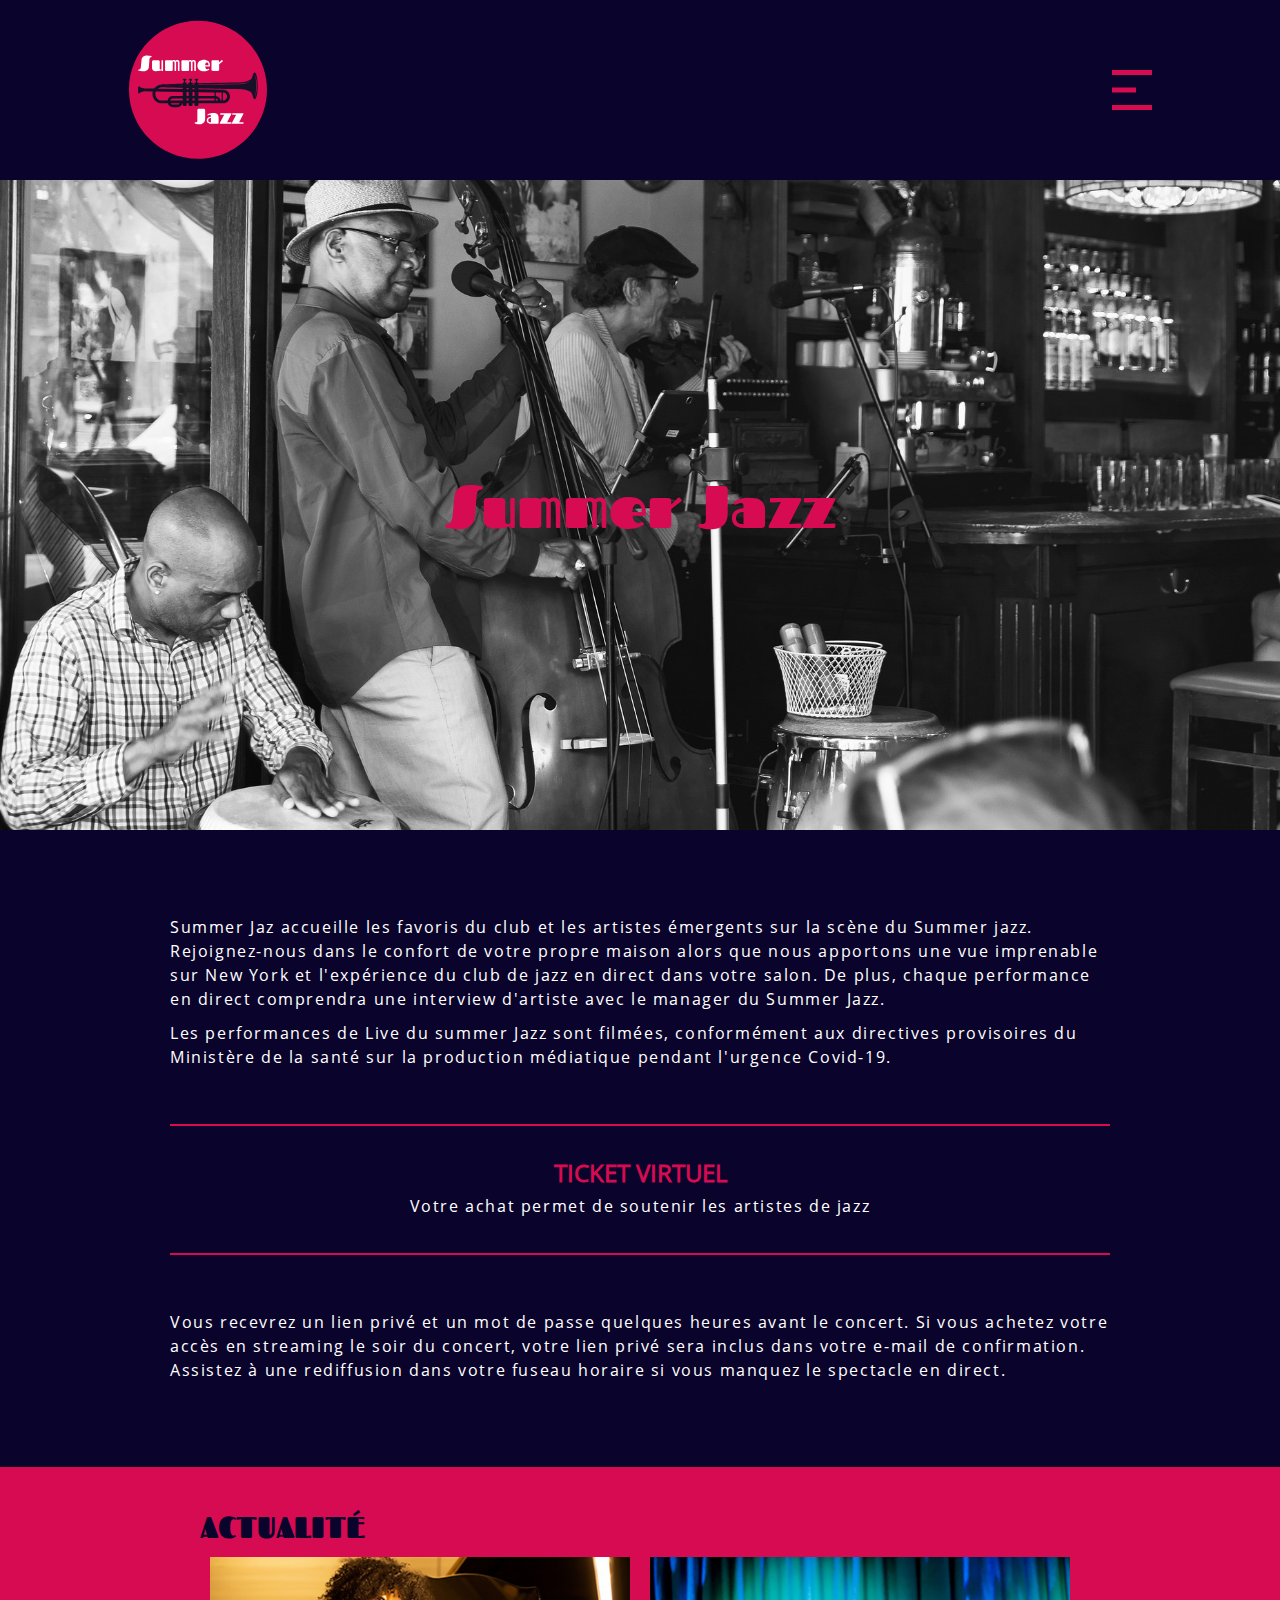
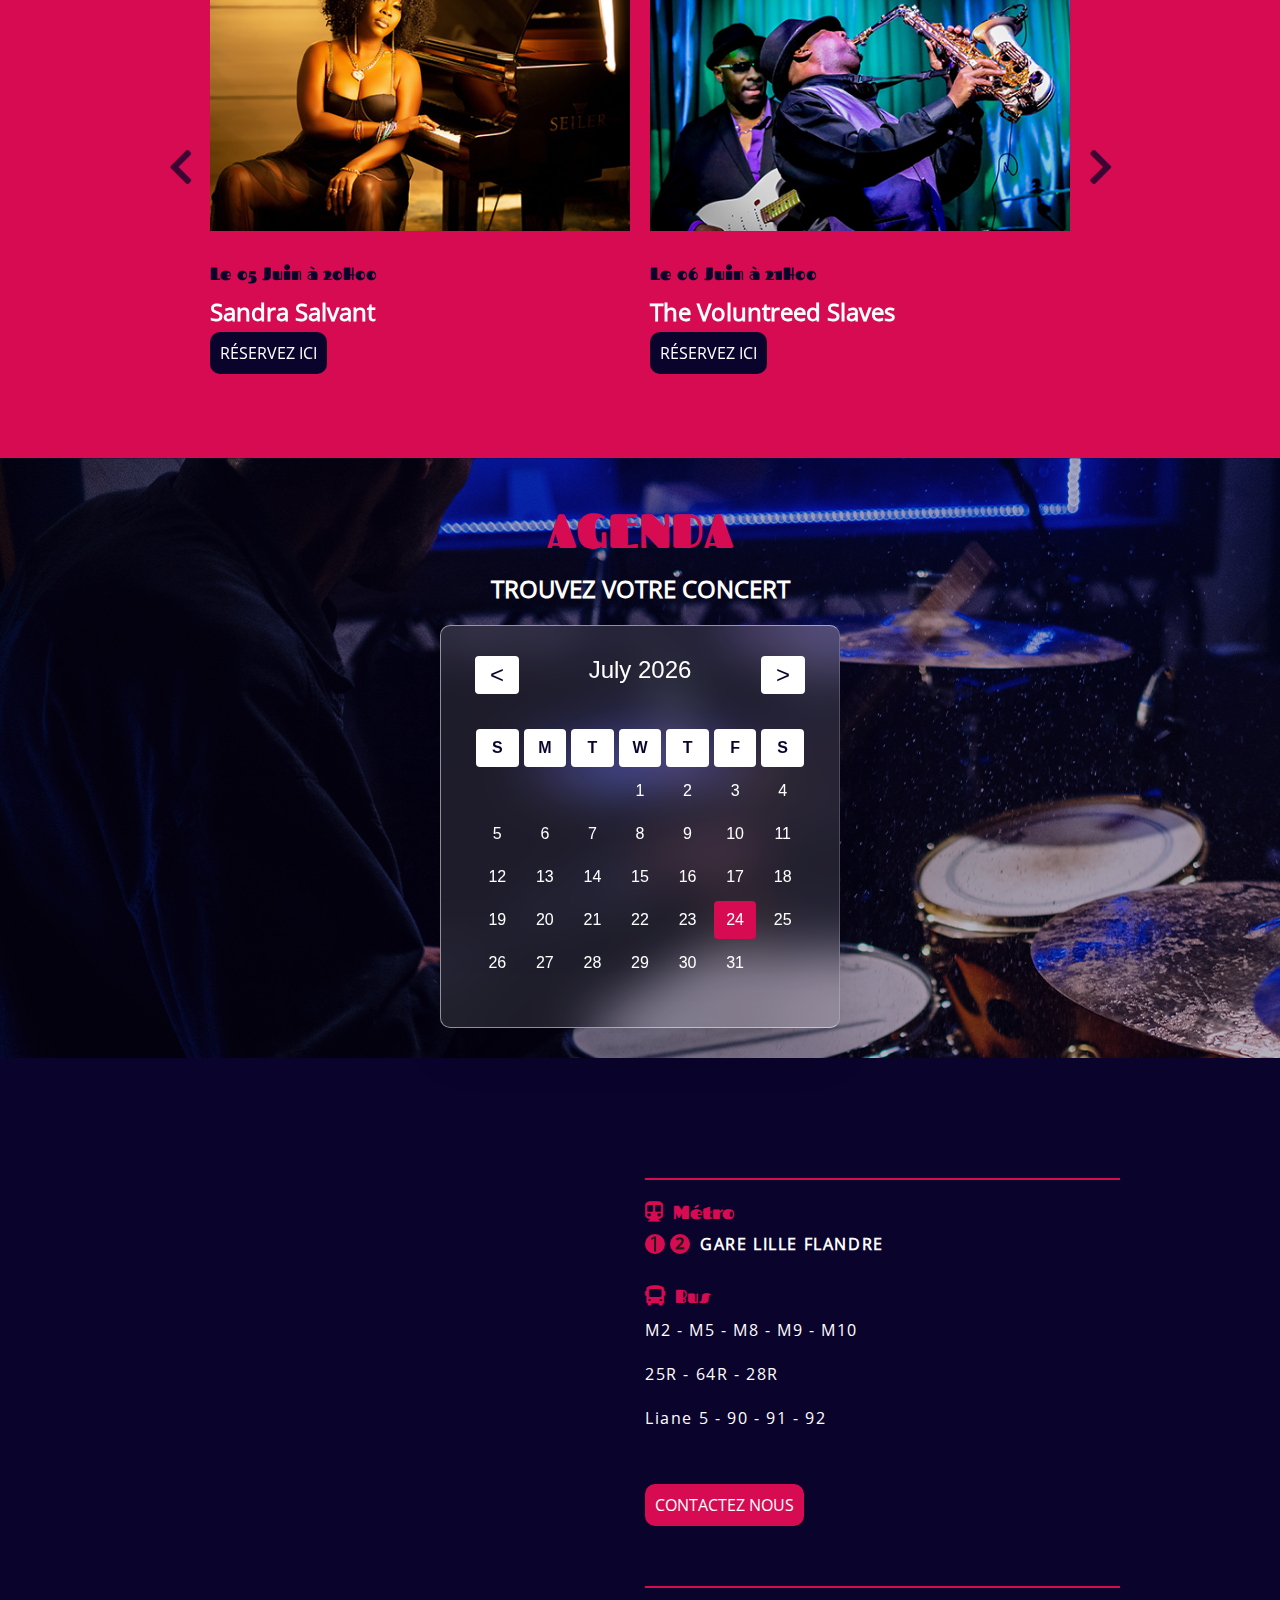
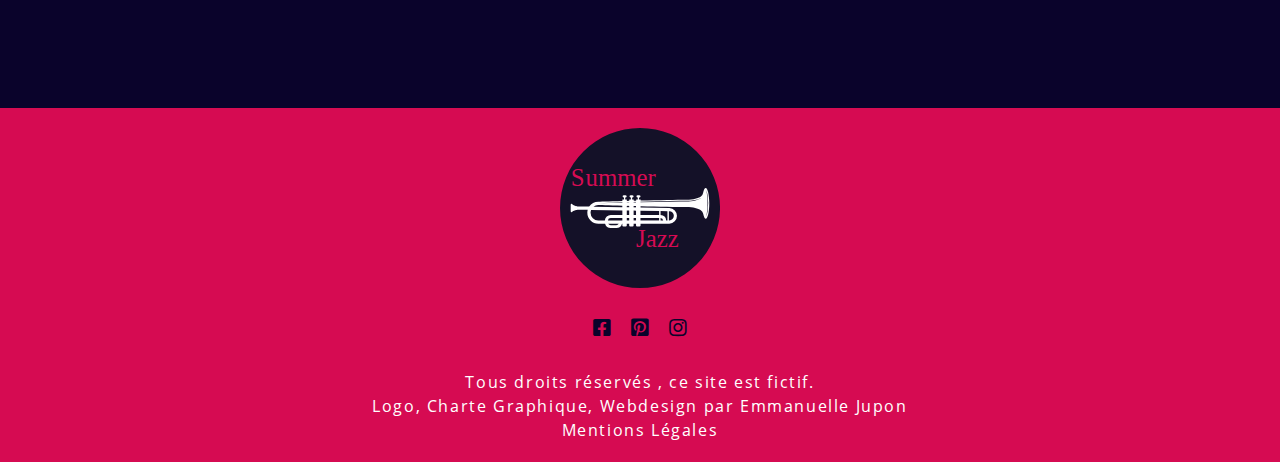
==== commit f92f3421: "remove google analytics and adjust less" ====
--- a/index.html
+++ b/index.html
@@ -1,100 +1,90 @@
 <!DOCTYPE html>
 <html lang="fr">
-	<head>
-		<meta charset="UTF-8">
-		<title>Summer Jazz</title>
-		<meta name="description" content="Site du club de jazz Summer Jazz proposant des concert en ligne ">
-
-			<!--    FAVICON------------------------------->
-			<link rel="shortcut icon" type="image/logo-icon" href="img/">
-			<link rel="icon" type="image/png" href="img/favicon.png">
-			<link rel="apple-touch-icon" href="img/apple-touch-icon-180x180.png">
-			
-			<!--------------FONT-------------------------->
-			<link rel="preconnect" href="https://fonts.gstatic.com">
-            <link href="https://fonts.googleapis.com/css2?family=Fascinate&display=swap" rel="stylesheet">
-            
-            <!---------SLIDE----------------------->
-            <link rel="stylesheet" type="text/css" href="js/slick-1.8.1/slick/slick.css"/>
-            <link rel="stylesheet" type="text/css" href="js/slick-1.8.1/slick/slick-theme.css"/>
-			
-			<!-----FONTAWESOME--------------------->
-			<link rel="stylesheet" href="https://use.fontawesome.com/releases/v5.15.1/css/all.css">
-
-			<!--    RESPONSIVE EDGE----------------->
-			<meta content="IE=edge" http-equiv=X-UA-compatible> 
-
-			<!-- RESPONSIVE -->
-			<meta name="viewport" content="width=devide-width, initial-scale=1, user-scalable=no">
-			
-			<!--    CALENDAR----------------->
-			<link rel="stylesheet" href="css/dycalendar.css">
-
-			<!--	CSS----------------------------------->
-			<link rel="stylesheet" href="css/styles.css">
-
-
-			<!-- META OPEN GRAPH -->
-			<meta property="og:locale" content="fr_FR" />
-			<meta property="og:type" content="Site du club de jazz Summer Jazz proposant des concert en lignee" />
-			<meta property="og:title" content="Summer Jazz" />
-			<meta property="og:description" content="Site du club de jazz Summer Jazz proposant des concert en ligne"/>
-			<meta property="og:url" content="https://www.jemma-design.fr/summer-jazz" />
-			<meta property="og:site_name" content="Jemma Design - Summer Jazz" />
-			<meta property="og:image" content="https://www.jemma-design.fr/img/logo.svg" />
-			<!-- FIN META OPEN GRAPH -->
-
-			<!-- Global site tag (gtag.js) - Google Analytics -->
-			<script async src="https://www.googletagmanager.com/gtag/js?id=G-WKVBTF4VE1"></script>
-			<script>
-			  window.dataLayer = window.dataLayer || [];
-			  function gtag(){dataLayer.push(arguments);}
-			  gtag('js', new Date());
-			  gtag('config', 'G-WKVBTF4VE1');
-			</script>
-	</head>
-	
-	
-	<body>
-	
-<!--	NAVBAR------------------------------------------------->
-
-<div class="nav">
-    
-    <div class="container">
-        <div class="row">
-            <a href="">
-                <img src="img/Logo-red.svg" alt="">
-            </a>
-        </div>
+
+<head>
+    <meta charset="UTF-8">
+    <title>Summer Jazz</title>
+    <meta name="description" content="Site du club de jazz Summer Jazz proposant des concert en ligne ">
+
+    <!--    FAVICON------------------------------->
+    <link rel="shortcut icon" type="image/logo-icon" href="img/">
+    <link rel="icon" type="image/png" href="img/favicon.png">
+    <link rel="apple-touch-icon" href="img/apple-touch-icon-180x180.png">
+
+
+    <!---------SLIDE----------------------->
+    <link rel="stylesheet" type="text/css" href="js/slick-1.8.1/slick/slick.css" />
+    <link rel="stylesheet" type="text/css" href="js/slick-1.8.1/slick/slick-theme.css" />
+
+    <!-----FONTAWESOME--------------------->
+    <link rel="stylesheet" href="https://use.fontawesome.com/releases/v5.15.1/css/all.css">
+
+    <!--    RESPONSIVE EDGE----------------->
+    <meta content="IE=edge" http-equiv=X-UA-compatible>
+
+    <!-- RESPONSIVE -->
+    <meta name="viewport" content="width=device-width, initial-scale=1, user-scalable=no">
+
+    <!--    CALENDAR----------------->
+    <link rel="stylesheet" href="css/dycalendar.css">
+
+    <!--	CSS----------------------------------->
+    <link rel="stylesheet" href="css/styles.css">
+
+
+    <!-- META OPEN GRAPH -->
+    <meta property="og:locale" content="fr_FR" />
+    <meta property="og:type" content="Site du club de jazz Summer Jazz proposant des concert en lignee" />
+    <meta property="og:title" content="Summer Jazz" />
+    <meta property="og:description" content="Site du club de jazz Summer Jazz proposant des concert en ligne" />
+    <meta property="og:url" content="https://www.jemma-design.fr/summer-jazz" />
+    <meta property="og:site_name" content="Jemma Design - Summer Jazz" />
+    <meta property="og:image" content="https://www.jemma-design.fr/img/logo.svg" />
+    <!-- FIN META OPEN GRAPH -->
+
+</head>
+
+
+<body>
+
+    <!--	NAVBAR------------------------------------------------->
+
+    <div class="nav">
+
+        <div class="container">
+            <div class="row">
+                <a href="">
+                    <img src="img/Logo-red.svg" alt="">
+                </a>
+            </div>
+        </div>
+
+        <div class="nav-container">
+            <div class="button_container" id="toggle">
+                <span></span>
+            </div>
+
+            <div class="overlay" id="overlay">
+                <nav class="overlay-menu">
+                    <ul>
+                        <li><a href="#accueil" class="scrollto">Accueil</a></li>
+                        <li><a href="#billetterie" class="scrollto">Billetterie</a></li>
+                        <li><a href="#actualite" class="scrollto">Actualité</a></li>
+                        <li><a href="#agenda" class="scrollto">Agenda</a></li>
+                        <li><a href="#map" class="scrollto">Map</a></li>
+                    </ul>
+                </nav>
+            </div>
+        </div>
+
     </div>
 
-    <div class="nav-container">
-        <div class="button_container" id="toggle">
-            <span></span>
-        </div>
-        
-        <div class="overlay" id="overlay">
-            <nav class="overlay-menu">
-                <ul>
-                    <li><a href="#accueil" class="scrollto">Accueil</a></li>
-                    <li><a href="#billetterie" class="scrollto">Billetterie</a></li>
-                    <li><a href="#actualite" class="scrollto">Actualité</a></li>
-                    <li><a href="#agenda" class="scrollto">Agenda</a></li>
-                    <li><a href="#map" class="scrollto">Map</a></li>
-                </ul>
-            </nav>
-        </div>
-    </div>
-    
-</div>
- 
-			
-<!---------------------------------HEADER--------------------------------------->
-		
+
+    <!---------------------------------HEADER--------------------------------------->
+
     <header id="accueil">
         <h1>Summer Jazz</h1>
-<!--
+        <!--
         <audio
         controls
         autoplay
@@ -104,143 +94,152 @@
         </audio>
 -->
     </header>
-		
-<!----------------------------SECTION BILLETTERIE------------------------------->
-		
+
+    <!----------------------------SECTION BILLETTERIE------------------------------->
+
     <section class="billetterie center" id="billetterie">
-            <p>Summer Jaz accueille les favoris du club et les artistes émergents sur la scène du Summer jazz. Rejoignez-nous dans le confort de votre propre maison alors que nous apportons une vue imprenable sur New York et l'expérience du club de jazz en direct dans votre salon. De plus, chaque performance en direct comprendra une interview d'artiste avec le manager du Summer Jazz.</p>
-            <p>Les performances de Live du summer Jazz sont filmées, conformément aux directives provisoires du Ministère de la santé sur la production médiatique pendant l'urgence Covid-19.</p>
-            
-            <div class="resa">
-                <a href="#" target="_blank">Ticket virtuel</a>
-                <p>Votre achat permet de soutenir les artistes de jazz</p>
-            </div>
-            
-            <p>Vous recevrez un lien privé et un mot de passe quelques heures avant le concert. Si vous achetez votre accès en streaming le soir du concert, votre lien privé sera inclus dans votre e-mail de confirmation. Assistez à une rediffusion dans votre fuseau horaire si vous manquez le spectacle en direct.</p>
-    </section>
-		
-		<!---------------------------------SECTION ACTUALITE--------------------------------------->
-		
-<section class="actualite" id="actualite">
-		<div class="contain center">
-			<h2>Actualité</h2>
-			
-				<div class="slide">
-					<article class="salvant">
-                        <img src="img/salvat.jpg" alt="aperçu de la chanteuse Sandra Salvant">
-                        <div class="texte">
-                            <h4>Le 05 Juin à 20H00</h4>
-                            <h3>Sandra Salvant</h3>
-                            <a href="#">Réservez ici</a>
-                        </div>
-					</article>
-                
-                    <article class="voluntreed">
-                        <img src="img/voluntreed.jpeg" alt="aperçu du groupe de jazz The VoluntreedSlaves">
-                        <div class="texte">
-                            <h4>Le 06 Juin à 21H00</h4>
-                            <h3>The Voluntreed Slaves</h3>
-                            <a href="#">Réservez ici</a>
-                        </div>
-					</article>
-               
-                    <article class="hamasy">
-                        <img src="img/hamasy.jpg" alt="aperçu du pianiste et chanteur de jazz Tigran Hamasy">
-                        <div class="texte">
-                            <h4>Le 12 Juin à 21H00</h4>
-                            <h3>Tigran Hamasy</h3>
-                            <a href="#">Réservez ici</a>
-                        </div>
-					</article>
-                </div>
-		</div>      
-    </section>		
-		
-<!-------------------------------SECTION AGENDA---------------------------------->
-		
-		<section class="agenda" id="agenda">
-			<div class="date center">
-				<h2>Agenda</h2>
-				<h3>Trouvez votre concert</h3>
-			</div>
-			<div class="box">
-			    <div class="container">
-			        <div id="dycalendar"></div>   
-			    </div>
-			</div>
-		</section>
-		
-<!--------------------------------------MAP----------------------------------->
-		
-		<section class="map center" id="map">
-                <iframe src="https://www.google.com/maps/embed?pb=!1m18!1m12!1m3!1d2530.4905900099366!2d3.067754316019903!3d50.636579379501484!2m3!1f0!2f0!3f0!3m2!1i1024!2i768!4f13.1!3m3!1m2!1s0x47c2d58bd35d633b%3A0x2dd8c0c3f5f43032!2sLille%20Flandres!5e0!3m2!1sfr!2sfr!4v1620741021550!5m2!1sfr!2sfr" width="600" height="450" style="border:0;" allowfullscreen="" loading="lazy"></iframe>
-                
-                <div class="texte">
-                   <div class="metro">
-                        <div class="icone">
-                            <i class="fas fa-subway"></i>
-                            <h3>Métro</h3>
-                        </div>
-                        <div class="explain">
-                            <img src="img/selct1.svg" alt="bulle de selection trame rouge framboise et bleu">
-                            <img src="img/selct2.svg" alt="bulle de selection trame rouge framboise et bleu">
-                            <p>Gare Lille Flandre</p>
-                        </div>
-                   </div>
-                   
-                   <div class="bus">
-                        <div class="icone">
-                            <i class="fas fa-bus"></i>
-                            <h3>Bus</h3>
-                        </div>
-                        <div class="explain">
-                            <p>M2 - M5 - M8 - M9 - M10</p>
-                            <p>25R - 64R - 28R</p>
-                            <p>Liane 5 - 90 - 91 - 92</p>
-                        </div>
-                   </div>
-                   
-                   <a href="mailto:summer-jazz@gmail.com">Contactez Nous</a>
-                   
-                </div> 
-		</section>
-		
-<!------------------------------------FOOTER----------------------------------->
-		
-		<footer>
-            <img src="img/logo-blue.svg" alt="Logo du club de jazz summer jazz bleu nuit">
-        	<ul class="sociaux">
-                <li><a href="https://fr-fr.facebook.com/"><i class="fab fa-facebook-square"></i></a></li>
-                <li><a href="https://www.pinterest.fr/"><i class="fab fa-pinterest-square"></i></a></li>
-                <li><a href="https://www.instagram.com/?hl=fr"><i class="fab fa-instagram"></i></a></li>
-            </ul>
-            <div class="texte">
-				<p>Tous droits réservés , ce site est fictif. <br>Logo, Charte Graphique, Webdesign par <a href="https://www.jemma-design.fr/">Emmanuelle Jupon</a></p>
-				<p><a href="mentions-legales.html">Mentions Légales</a></p>
-            </div>
-		</footer>
-			
-			
-		
+        <p>Summer Jaz accueille les favoris du club et les artistes émergents sur la scène du Summer jazz.
+            Rejoignez-nous dans le confort de votre propre maison alors que nous apportons une vue imprenable sur New
+            York et l'expérience du club de jazz en direct dans votre salon. De plus, chaque performance en direct
+            comprendra une interview d'artiste avec le manager du Summer Jazz.</p>
+        <p>Les performances de Live du summer Jazz sont filmées, conformément aux directives provisoires du Ministère de
+            la santé sur la production médiatique pendant l'urgence Covid-19.</p>
+
+        <div class="resa">
+            <a href="#" target="_blank">Ticket virtuel</a>
+            <p>Votre achat permet de soutenir les artistes de jazz</p>
+        </div>
+
+        <p>Vous recevrez un lien privé et un mot de passe quelques heures avant le concert. Si vous achetez votre accès
+            en streaming le soir du concert, votre lien privé sera inclus dans votre e-mail de confirmation. Assistez à
+            une rediffusion dans votre fuseau horaire si vous manquez le spectacle en direct.</p>
+    </section>
+
+    <!---------------------------------SECTION ACTUALITE--------------------------------------->
+
+    <section class="actualite" id="actualite">
+        <div class="contain center">
+            <h2>Actualité</h2>
+
+            <div class="slide">
+                <article class="salvant">
+                    <img src="img/salvat.jpg" alt="aperçu de la chanteuse Sandra Salvant">
+                    <div class="texte">
+                        <h4>Le 05 Juin à 20H00</h4>
+                        <h3>Sandra Salvant</h3>
+                        <a href="#">Réservez ici</a>
+                    </div>
+                </article>
+
+                <article class="voluntreed">
+                    <img src="img/voluntreed.jpeg" alt="aperçu du groupe de jazz The VoluntreedSlaves">
+                    <div class="texte">
+                        <h4>Le 06 Juin à 21H00</h4>
+                        <h3>The Voluntreed Slaves</h3>
+                        <a href="#">Réservez ici</a>
+                    </div>
+                </article>
+
+                <article class="hamasy">
+                    <img src="img/hamasy.jpg" alt="aperçu du pianiste et chanteur de jazz Tigran Hamasy">
+                    <div class="texte">
+                        <h4>Le 12 Juin à 21H00</h4>
+                        <h3>Tigran Hamasy</h3>
+                        <a href="#">Réservez ici</a>
+                    </div>
+                </article>
+            </div>
+        </div>
+    </section>
+
+    <!-------------------------------SECTION AGENDA---------------------------------->
+
+    <section class="agenda" id="agenda">
+        <div class="date center">
+            <h2>Agenda</h2>
+            <h3>Trouvez votre concert</h3>
+        </div>
+        <div class="box">
+            <div class="container">
+                <div id="dycalendar"></div>
+            </div>
+        </div>
+    </section>
+
+    <!--------------------------------------MAP----------------------------------->
+
+    <section class="map center" id="map">
+        <iframe
+            src="https://www.google.com/maps/embed?pb=!1m18!1m12!1m3!1d2530.4905900099366!2d3.067754316019903!3d50.636579379501484!2m3!1f0!2f0!3f0!3m2!1i1024!2i768!4f13.1!3m3!1m2!1s0x47c2d58bd35d633b%3A0x2dd8c0c3f5f43032!2sLille%20Flandres!5e0!3m2!1sfr!2sfr!4v1620741021550!5m2!1sfr!2sfr"
+            width="600" height="450" style="border:0;" allowfullscreen="" loading="lazy"></iframe>
+
+        <div class="texte">
+            <div class="metro">
+                <div class="icone">
+                    <i class="fas fa-subway"></i>
+                    <h3>Métro</h3>
+                </div>
+                <div class="explain">
+                    <img src="img/selct1.svg" alt="bulle de selection trame rouge framboise et bleu">
+                    <img src="img/selct2.svg" alt="bulle de selection trame rouge framboise et bleu">
+                    <p>Gare Lille Flandre</p>
+                </div>
+            </div>
+
+            <div class="bus">
+                <div class="icone">
+                    <i class="fas fa-bus"></i>
+                    <h3>Bus</h3>
+                </div>
+                <div class="explain">
+                    <p>M2 - M5 - M8 - M9 - M10</p>
+                    <p>25R - 64R - 28R</p>
+                    <p>Liane 5 - 90 - 91 - 92</p>
+                </div>
+            </div>
+
+            <a href="mailto:summer-jazz@gmail.com">Contactez Nous</a>
+
+        </div>
+    </section>
+
+    <!------------------------------------FOOTER----------------------------------->
+
+    <footer>
+        <img src="img/logo-blue.svg" alt="Logo du club de jazz summer jazz bleu nuit">
+        <ul class="sociaux">
+            <li><a href="https://fr-fr.facebook.com/"><i class="fab fa-facebook-square"></i></a></li>
+            <li><a href="https://www.pinterest.fr/"><i class="fab fa-pinterest-square"></i></a></li>
+            <li><a href="https://www.instagram.com/?hl=fr"><i class="fab fa-instagram"></i></a></li>
+        </ul>
+        <div class="texte">
+            <p>Tous droits réservés , ce site est fictif. <br>Logo, Charte Graphique, Webdesign par <a
+                    href="https://www.jemma-design.fr/">Emmanuelle Jupon</a></p>
+            <p><a href="mentions-legales.html">Mentions Légales</a></p>
+        </div>
+    </footer>
+
+
+
     <!--    SCROLLTOP-->
-    	<a href="#" id=scrolltop><img src="img/scroll-top.svg" alt=""></a>
-		
-		<!------------------JQUERY------------------------------->
-		<script src="https://ajax.googleapis.com/ajax/libs/jquery/3.5.1/jquery.min.js"></script>
-		
-		<!------------------MENU------------------------------->
-		<script src="js/menu.js"></script>
-    
-        <!-------------------SLIDE ------------------------------>
-		<script type="text/javascript" src="js/slick-1.8.1/slick/slick.min.js"></script>
-		<script src="js/slide.js"></script>
-		
-        <!-------------------SCROLLTO-SCROLLTOP------------------->
-		<script src="js/scrollto-scrolltop.js"></script>
-		
-		<!-------------------CALENDAR------------------->
-		<script src="js/dycalendar.js"></script>
-		<script>
+    <a href="#" id=scrolltop><img src="img/scroll-top.svg" alt=""></a>
+
+    <!------------------JQUERY------------------------------->
+    <script src="https://ajax.googleapis.com/ajax/libs/jquery/3.5.1/jquery.min.js"></script>
+
+    <!------------------MENU------------------------------->
+    <script src="js/menu.js"></script>
+
+    <!-------------------SLIDE ------------------------------>
+    <script type="text/javascript" src="js/slick-1.8.1/slick/slick.min.js"></script>
+    <script src="js/slide.js"></script>
+
+    <!-------------------SCROLLTO-SCROLLTOP------------------->
+    <script src="js/scrollto-scrolltop.js"></script>
+
+    <!-------------------CALENDAR------------------->
+    <script src="js/dycalendar.js"></script>
+    <script>
         dycalendar.draw({
             target: '#dycalendar',
             type: 'month',
@@ -248,11 +247,12 @@
             monthformath: 'full',
             highlighttargetdate: true,
             prevnextbutton: 'show'
-            
+
         })
-        </script>
-		
-		
-
-	</body>
+    </script>
+
+
+
+</body>
+
 </html>--- a/css/styles.css
+++ b/css/styles.css
@@ -1,9 +1,12 @@
-/* Generated by less 3.11.1 */
 /*----- VARIABLES-----*/
 /*FONT FAMILY*/
 @font-face {
   font-family: 'OpenSans';
-  src: url(../fonts/OpenSans-Regular.ttf);
+  src: url(../font/OpenSans-Regular.ttf);
+}
+@font-face {
+  font-family: 'fascinate';
+  src: url(../font/Fascinate-Regular.ttf);
 }
 /*----- RESET -----*/
 * {
